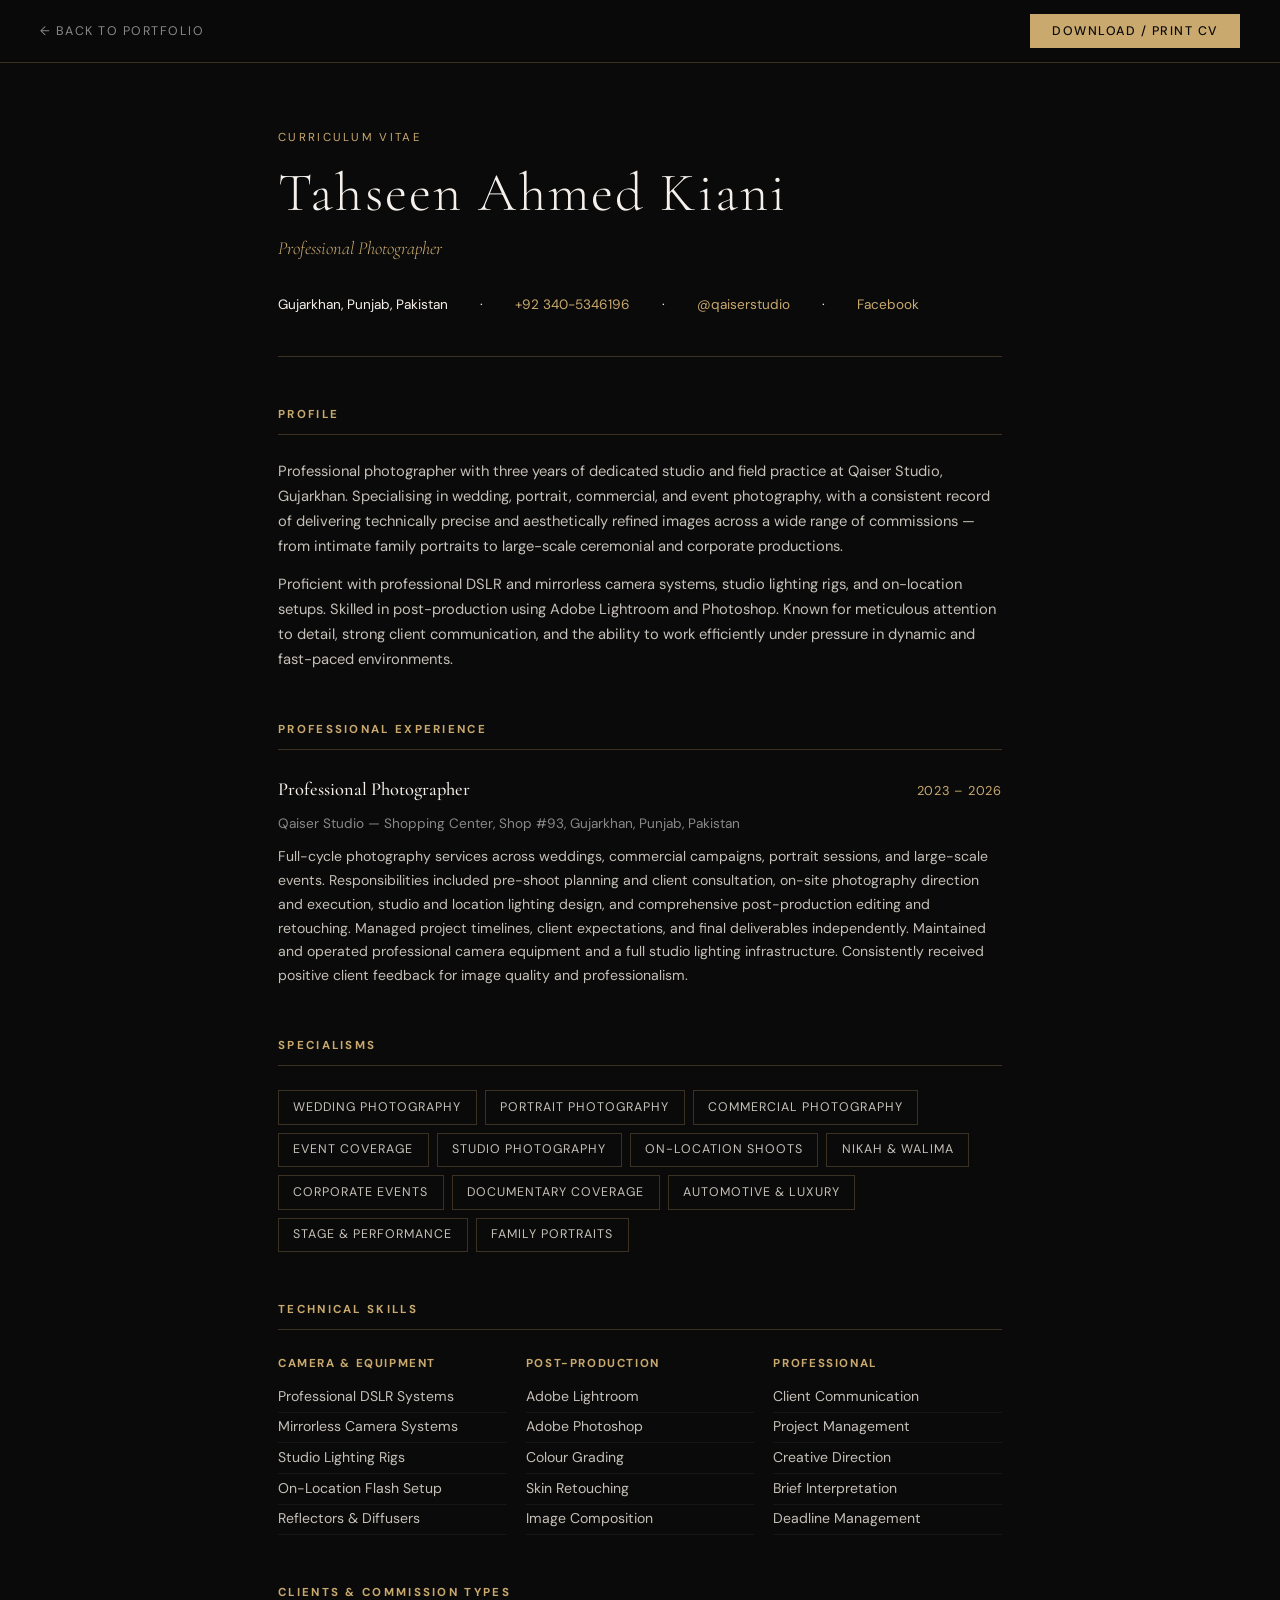
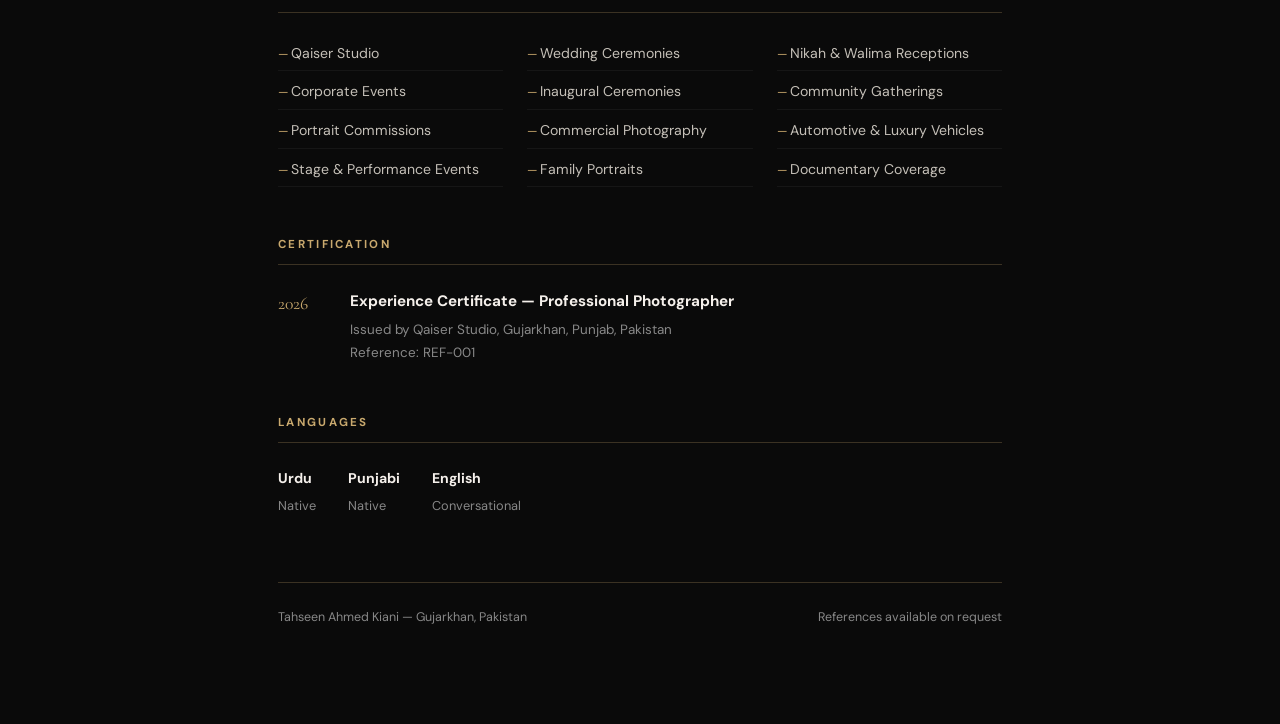
==== cv.html @ 7fa865d0 "Add CV page with view/download button on website Creates cv.html with Tahseen's full professional CV" ====
<!DOCTYPE html>
<html lang="en">
<head>
  <meta charset="UTF-8">
  <meta name="viewport" content="width=device-width, initial-scale=1.0">
  <title>CV — Tahseen Ahmed Kiani | Photographer</title>
  <meta name="description" content="Curriculum Vitae — Tahseen Ahmed Kiani, Professional Photographer, Gujarkhan, Pakistan.">

  <link rel="preconnect" href="https://fonts.googleapis.com">
  <link rel="preconnect" href="https://fonts.gstatic.com" crossorigin>
  <link href="https://fonts.googleapis.com/css2?family=Cormorant+Garamond:ital,wght@0,300;0,400;0,500;0,600;1,300;1,400&family=DM+Sans:wght@300;400;500&display=swap" rel="stylesheet">

  <style>
    /* ── Variables ── */
    :root {
      --black:   #0a0a0a;
      --white:   #f5f0eb;
      --gold:    #c9a96e;
      --grey:    #888;
      --border:  rgba(201,169,110,.25);
      --ff-display: 'Cormorant Garamond', Georgia, serif;
      --ff-body:    'DM Sans', system-ui, sans-serif;
    }

    /* ── Reset ── */
    *, *::before, *::after { box-sizing: border-box; margin: 0; padding: 0; }

    /* ── Screen layout ── */
    body {
      background: var(--black);
      color: var(--white);
      font-family: var(--ff-body);
      font-size: 15px;
      line-height: 1.7;
      -webkit-font-smoothing: antialiased;
    }

    a { color: var(--gold); text-decoration: none; }
    a:hover { text-decoration: underline; }

    /* ── Top bar (screen only) ── */
    .topbar {
      position: fixed;
      top: 0; left: 0; right: 0;
      z-index: 100;
      background: rgba(10,10,10,.92);
      backdrop-filter: blur(10px);
      border-bottom: 1px solid var(--border);
      display: flex;
      align-items: center;
      justify-content: space-between;
      padding: .9rem 2.5rem;
    }
    .topbar__back {
      font-family: var(--ff-body);
      font-size: .78rem;
      letter-spacing: .12em;
      text-transform: uppercase;
      color: var(--grey);
      transition: color .2s;
    }
    .topbar__back:hover { color: var(--white); text-decoration: none; }
    .topbar__print {
      font-family: var(--ff-body);
      font-size: .78rem;
      letter-spacing: .12em;
      text-transform: uppercase;
      background: var(--gold);
      color: var(--black);
      border: none;
      padding: .55rem 1.4rem;
      cursor: pointer;
      font-weight: 500;
      transition: opacity .2s;
    }
    .topbar__print:hover { opacity: .85; }

    /* ── CV wrapper ── */
    .cv {
      max-width: 820px;
      margin: 0 auto;
      padding: 8rem 3rem 6rem;
    }

    /* ── Header ── */
    .cv__header {
      border-bottom: 1px solid var(--border);
      padding-bottom: 2.5rem;
      margin-bottom: 3rem;
    }
    .cv__label {
      font-size: .72rem;
      letter-spacing: .2em;
      text-transform: uppercase;
      color: var(--gold);
      margin-bottom: 1rem;
    }
    .cv__name {
      font-family: var(--ff-display);
      font-size: clamp(2.2rem, 5vw, 3.4rem);
      font-weight: 300;
      letter-spacing: .04em;
      line-height: 1.1;
      color: var(--white);
      margin-bottom: .6rem;
    }
    .cv__title {
      font-family: var(--ff-display);
      font-size: 1.15rem;
      font-weight: 300;
      font-style: italic;
      color: var(--gold);
      margin-bottom: 1.8rem;
    }
    .cv__contact-row {
      display: flex;
      flex-wrap: wrap;
      gap: .4rem 2rem;
      font-size: .85rem;
      color: var(--grey);
    }
    .cv__contact-row span { color: var(--white); }

    /* ── Section ── */
    .cv__section {
      margin-bottom: 3rem;
    }
    .cv__section-title {
      font-size: .72rem;
      letter-spacing: .2em;
      text-transform: uppercase;
      color: var(--gold);
      margin-bottom: 1.5rem;
      padding-bottom: .6rem;
      border-bottom: 1px solid var(--border);
    }

    /* ── Profile ── */
    .cv__profile p + p { margin-top: .8rem; }
    .cv__profile p { color: #c5c0b8; font-size: .92rem; }

    /* ── Experience ── */
    .exp__item + .exp__item { margin-top: 2.2rem; }
    .exp__meta {
      display: flex;
      justify-content: space-between;
      align-items: baseline;
      flex-wrap: wrap;
      gap: .3rem;
      margin-bottom: .4rem;
    }
    .exp__role {
      font-family: var(--ff-display);
      font-size: 1.15rem;
      font-weight: 500;
      color: var(--white);
    }
    .exp__period {
      font-size: .8rem;
      color: var(--gold);
      letter-spacing: .06em;
      white-space: nowrap;
    }
    .exp__org {
      font-size: .85rem;
      color: var(--grey);
      margin-bottom: .6rem;
    }
    .exp__desc {
      font-size: .88rem;
      color: #c5c0b8;
    }

    /* ── Skills grid ── */
    .skills__grid {
      display: grid;
      grid-template-columns: repeat(auto-fit, minmax(180px, 1fr));
      gap: 1.2rem;
    }
    .skill__cat h4 {
      font-size: .72rem;
      letter-spacing: .14em;
      text-transform: uppercase;
      color: var(--gold);
      margin-bottom: .5rem;
    }
    .skill__cat ul {
      list-style: none;
      padding: 0;
    }
    .skill__cat ul li {
      font-size: .88rem;
      color: #c5c0b8;
      padding: .18rem 0;
      border-bottom: 1px solid rgba(255,255,255,.05);
    }

    /* ── Specialisms list ── */
    .spec__list {
      display: flex;
      flex-wrap: wrap;
      gap: .5rem;
    }
    .spec__tag {
      font-size: .78rem;
      letter-spacing: .08em;
      text-transform: uppercase;
      border: 1px solid var(--border);
      color: #c5c0b8;
      padding: .35rem .9rem;
    }

    /* ── Certification ── */
    .cert__item {
      display: flex;
      gap: 1.5rem;
      align-items: flex-start;
    }
    .cert__year {
      font-family: var(--ff-display);
      font-size: 1.1rem;
      color: var(--gold);
      min-width: 48px;
    }
    .cert__body h4 {
      font-size: .95rem;
      color: var(--white);
      margin-bottom: .25rem;
    }
    .cert__body p { font-size: .84rem; color: var(--grey); }

    /* ── Clients ── */
    .clients__list {
      display: grid;
      grid-template-columns: repeat(auto-fit, minmax(200px, 1fr));
      gap: .3rem 1.5rem;
      list-style: none;
      padding: 0;
    }
    .clients__list li {
      font-size: .88rem;
      color: #c5c0b8;
      padding: .28rem 0;
      border-bottom: 1px solid rgba(255,255,255,.05);
    }
    .clients__list li::before {
      content: "— ";
      color: var(--gold);
      font-size: .75rem;
    }

    /* ── Languages ── */
    .lang__row {
      display: flex;
      gap: 2rem;
      flex-wrap: wrap;
    }
    .lang__item strong {
      display: block;
      font-size: .88rem;
      color: var(--white);
      margin-bottom: .1rem;
    }
    .lang__item span { font-size: .8rem; color: var(--grey); }

    /* ── Footer ── */
    .cv__footer {
      margin-top: 4rem;
      padding-top: 1.5rem;
      border-top: 1px solid var(--border);
      font-size: .78rem;
      color: var(--grey);
      display: flex;
      justify-content: space-between;
      flex-wrap: wrap;
      gap: .5rem;
    }

    /* ══════════════════════════════════════════
       PRINT / PDF styles
       ══════════════════════════════════════════ */
    @media print {
      :root {
        --black:  #ffffff;
        --white:  #111111;
        --gold:   #8a6a2e;
        --grey:   #555555;
        --border: rgba(0,0,0,.15);
      }

      body {
        background: #fff;
        color: #111;
        font-size: 11pt;
      }

      .topbar { display: none !important; }

      .cv {
        max-width: 100%;
        padding: 0;
        margin: 0;
      }

      .cv__profile p,
      .exp__desc,
      .skill__cat ul li,
      .clients__list li { color: #333; }

      .spec__tag { border-color: #ccc; color: #333; }

      a { color: var(--gold); }

      @page {
        size: A4;
        margin: 18mm 20mm;
      }

      .cv__section { page-break-inside: avoid; }
    }

    /* ── Responsive ── */
    @media (max-width: 600px) {
      .cv { padding: 7rem 1.4rem 4rem; }
      .topbar { padding: .9rem 1.2rem; }
      .exp__meta { flex-direction: column; }
    }
  </style>
</head>
<body>

  <!-- Top bar — screen only -->
  <div class="topbar" aria-hidden="false">
    <a class="topbar__back" href="index.html">&#8592; Back to Portfolio</a>
    <button class="topbar__print" onclick="window.print()">Download / Print CV</button>
  </div>

  <!-- ══ CV DOCUMENT ══ -->
  <div class="cv" role="main">

    <!-- Header -->
    <header class="cv__header">
      <p class="cv__label">Curriculum Vitae</p>
      <h1 class="cv__name">Tahseen Ahmed Kiani</h1>
      <p class="cv__title">Professional Photographer</p>
      <div class="cv__contact-row">
        <span>Gujarkhan, Punjab, Pakistan</span>
        <span>&middot;</span>
        <span><a href="tel:+923405346196">+92 340-5346196</a></span>
        <span>&middot;</span>
        <span><a href="https://instagram.com/qaiserstudio" target="_blank" rel="noopener">@qaiserstudio</a></span>
        <span>&middot;</span>
        <span><a href="https://www.facebook.com/QaiserStudioGujarkhan" target="_blank" rel="noopener">Facebook</a></span>
      </div>
    </header>

    <!-- Profile -->
    <section class="cv__section cv__profile">
      <h2 class="cv__section-title">Profile</h2>
      <p>
        Professional photographer with three years of dedicated studio and field practice at Qaiser Studio, Gujarkhan. Specialising in wedding, portrait, commercial, and event photography, with a consistent record of delivering technically precise and aesthetically refined images across a wide range of commissions — from intimate family portraits to large-scale ceremonial and corporate productions.
      </p>
      <p>
        Proficient with professional DSLR and mirrorless camera systems, studio lighting rigs, and on-location setups. Skilled in post-production using Adobe Lightroom and Photoshop. Known for meticulous attention to detail, strong client communication, and the ability to work efficiently under pressure in dynamic and fast-paced environments.
      </p>
    </section>

    <!-- Experience -->
    <section class="cv__section">
      <h2 class="cv__section-title">Professional Experience</h2>

      <div class="exp__item">
        <div class="exp__meta">
          <span class="exp__role">Professional Photographer</span>
          <span class="exp__period">2023 &ndash; 2026</span>
        </div>
        <p class="exp__org">Qaiser Studio &mdash; Shopping Center, Shop #93, Gujarkhan, Punjab, Pakistan</p>
        <p class="exp__desc">
          Full-cycle photography services across weddings, commercial campaigns, portrait sessions, and large-scale events. Responsibilities included pre-shoot planning and client consultation, on-site photography direction and execution, studio and location lighting design, and comprehensive post-production editing and retouching. Managed project timelines, client expectations, and final deliverables independently. Maintained and operated professional camera equipment and a full studio lighting infrastructure. Consistently received positive client feedback for image quality and professionalism.
        </p>
      </div>
    </section>

    <!-- Specialisms -->
    <section class="cv__section">
      <h2 class="cv__section-title">Specialisms</h2>
      <div class="spec__list">
        <span class="spec__tag">Wedding Photography</span>
        <span class="spec__tag">Portrait Photography</span>
        <span class="spec__tag">Commercial Photography</span>
        <span class="spec__tag">Event Coverage</span>
        <span class="spec__tag">Studio Photography</span>
        <span class="spec__tag">On-Location Shoots</span>
        <span class="spec__tag">Nikah &amp; Walima</span>
        <span class="spec__tag">Corporate Events</span>
        <span class="spec__tag">Documentary Coverage</span>
        <span class="spec__tag">Automotive &amp; Luxury</span>
        <span class="spec__tag">Stage &amp; Performance</span>
        <span class="spec__tag">Family Portraits</span>
      </div>
    </section>

    <!-- Technical Skills -->
    <section class="cv__section">
      <h2 class="cv__section-title">Technical Skills</h2>
      <div class="skills__grid">
        <div class="skill__cat">
          <h4>Camera &amp; Equipment</h4>
          <ul>
            <li>Professional DSLR Systems</li>
            <li>Mirrorless Camera Systems</li>
            <li>Studio Lighting Rigs</li>
            <li>On-Location Flash Setup</li>
            <li>Reflectors &amp; Diffusers</li>
          </ul>
        </div>
        <div class="skill__cat">
          <h4>Post-Production</h4>
          <ul>
            <li>Adobe Lightroom</li>
            <li>Adobe Photoshop</li>
            <li>Colour Grading</li>
            <li>Skin Retouching</li>
            <li>Image Composition</li>
          </ul>
        </div>
        <div class="skill__cat">
          <h4>Professional</h4>
          <ul>
            <li>Client Communication</li>
            <li>Project Management</li>
            <li>Creative Direction</li>
            <li>Brief Interpretation</li>
            <li>Deadline Management</li>
          </ul>
        </div>
      </div>
    </section>

    <!-- Clients & Commission Types -->
    <section class="cv__section">
      <h2 class="cv__section-title">Clients &amp; Commission Types</h2>
      <ul class="clients__list">
        <li>Qaiser Studio</li>
        <li>Wedding Ceremonies</li>
        <li>Nikah &amp; Walima Receptions</li>
        <li>Corporate Events</li>
        <li>Inaugural Ceremonies</li>
        <li>Community Gatherings</li>
        <li>Portrait Commissions</li>
        <li>Commercial Photography</li>
        <li>Automotive &amp; Luxury Vehicles</li>
        <li>Stage &amp; Performance Events</li>
        <li>Family Portraits</li>
        <li>Documentary Coverage</li>
      </ul>
    </section>

    <!-- Certification -->
    <section class="cv__section">
      <h2 class="cv__section-title">Certification</h2>
      <div class="cert__item">
        <span class="cert__year">2026</span>
        <div class="cert__body">
          <h4>Experience Certificate — Professional Photographer</h4>
          <p>Issued by Qaiser Studio, Gujarkhan, Punjab, Pakistan</p>
          <p>Reference: REF-001</p>
        </div>
      </div>
    </section>

    <!-- Languages -->
    <section class="cv__section">
      <h2 class="cv__section-title">Languages</h2>
      <div class="lang__row">
        <div class="lang__item">
          <strong>Urdu</strong>
          <span>Native</span>
        </div>
        <div class="lang__item">
          <strong>Punjabi</strong>
          <span>Native</span>
        </div>
        <div class="lang__item">
          <strong>English</strong>
          <span>Conversational</span>
        </div>
      </div>
    </section>

    <!-- Footer -->
    <footer class="cv__footer">
      <span>Tahseen Ahmed Kiani &mdash; Gujarkhan, Pakistan</span>
      <span>References available on request</span>
    </footer>

  </div>

</body>
</html>
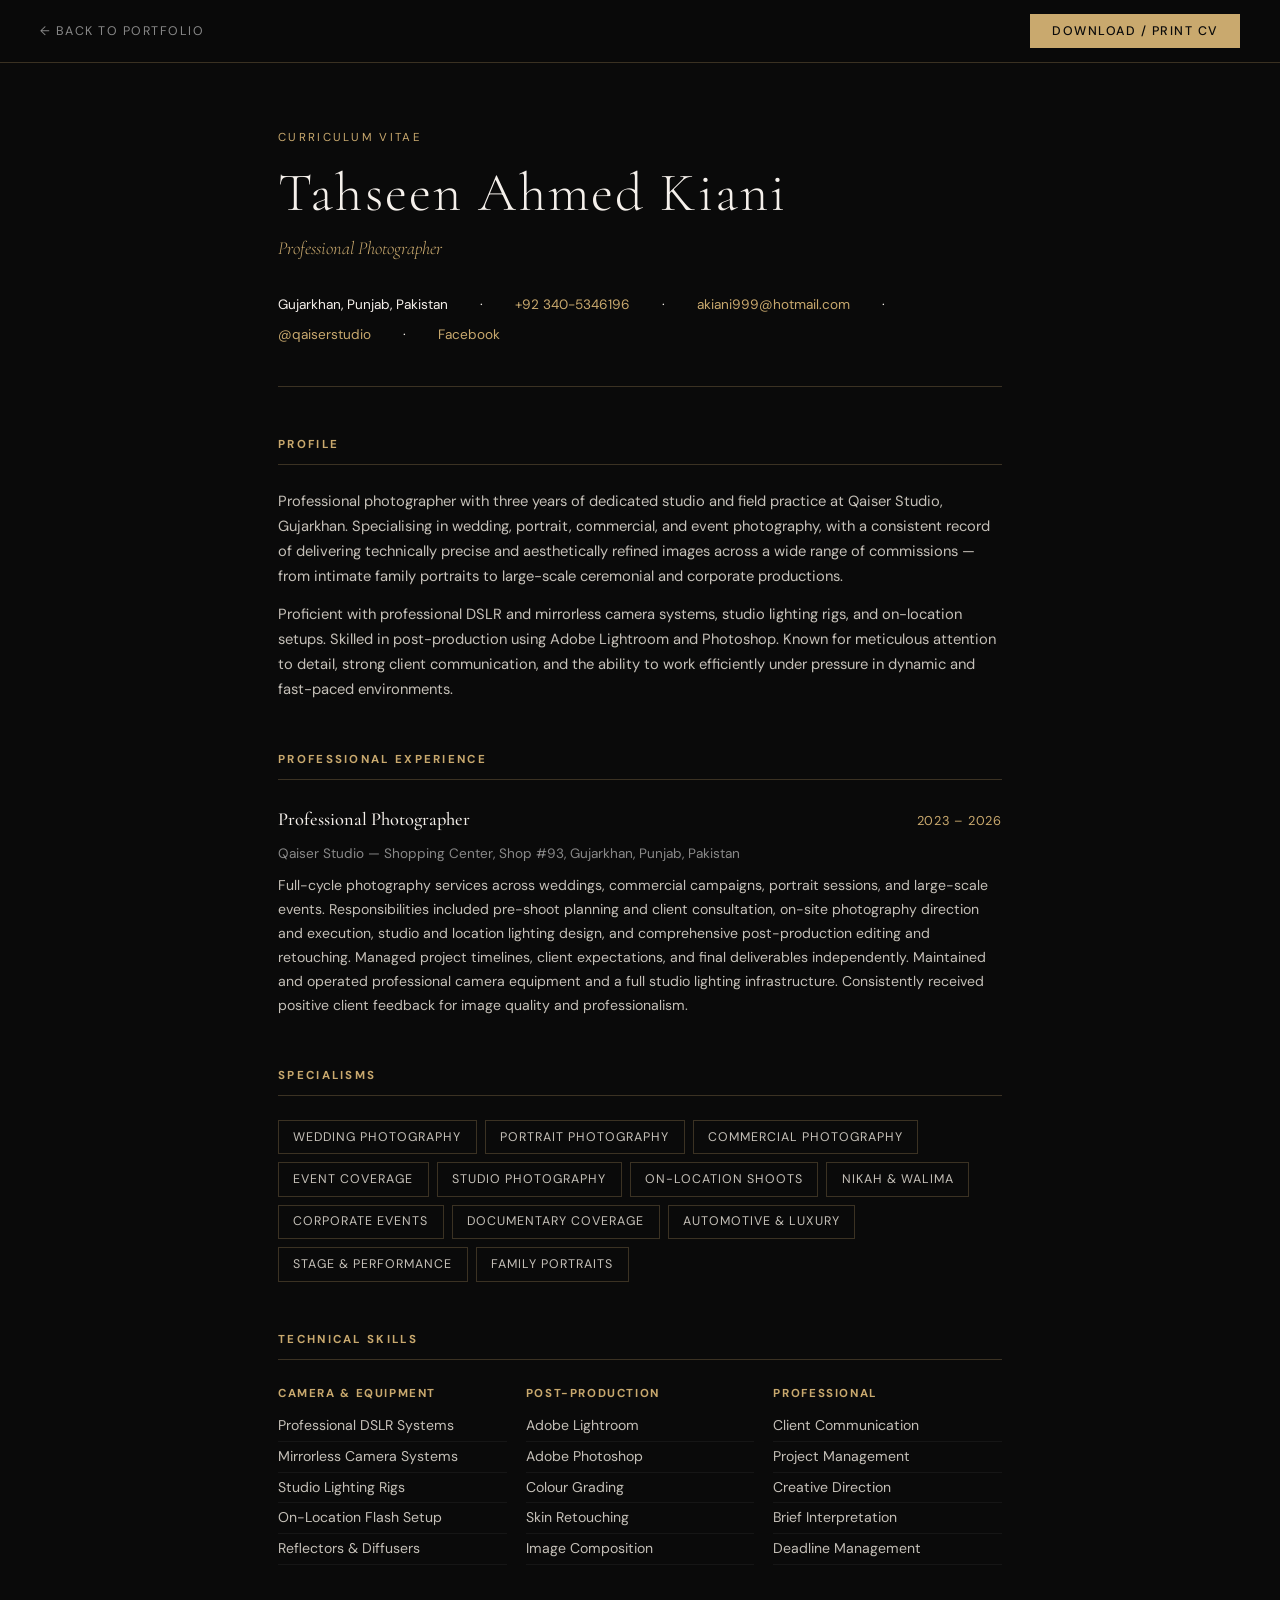
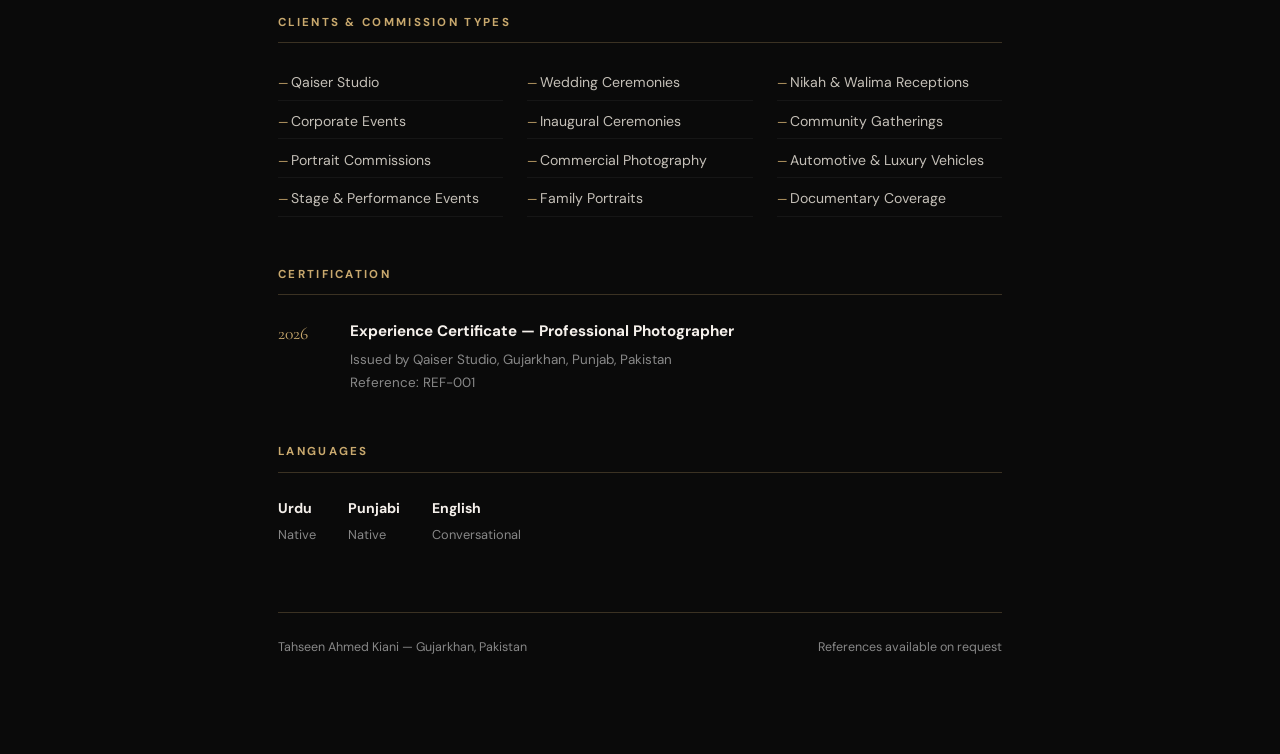
==== commit 42c19ca1: "Add email and update contact details with akiani999@hotmail.com Co-Authored-By: Claude Sonnet 4.6 <n" ====
--- a/cv.html
+++ b/cv.html
@@ -347,6 +347,8 @@
         <span>Gujarkhan, Punjab, Pakistan</span>
         <span>&middot;</span>
         <span><a href="tel:+923405346196">+92 340-5346196</a></span>
+        <span>&middot;</span>
+        <span><a href="mailto:akiani999@hotmail.com">akiani999@hotmail.com</a></span>
         <span>&middot;</span>
         <span><a href="https://instagram.com/qaiserstudio" target="_blank" rel="noopener">@qaiserstudio</a></span>
         <span>&middot;</span>
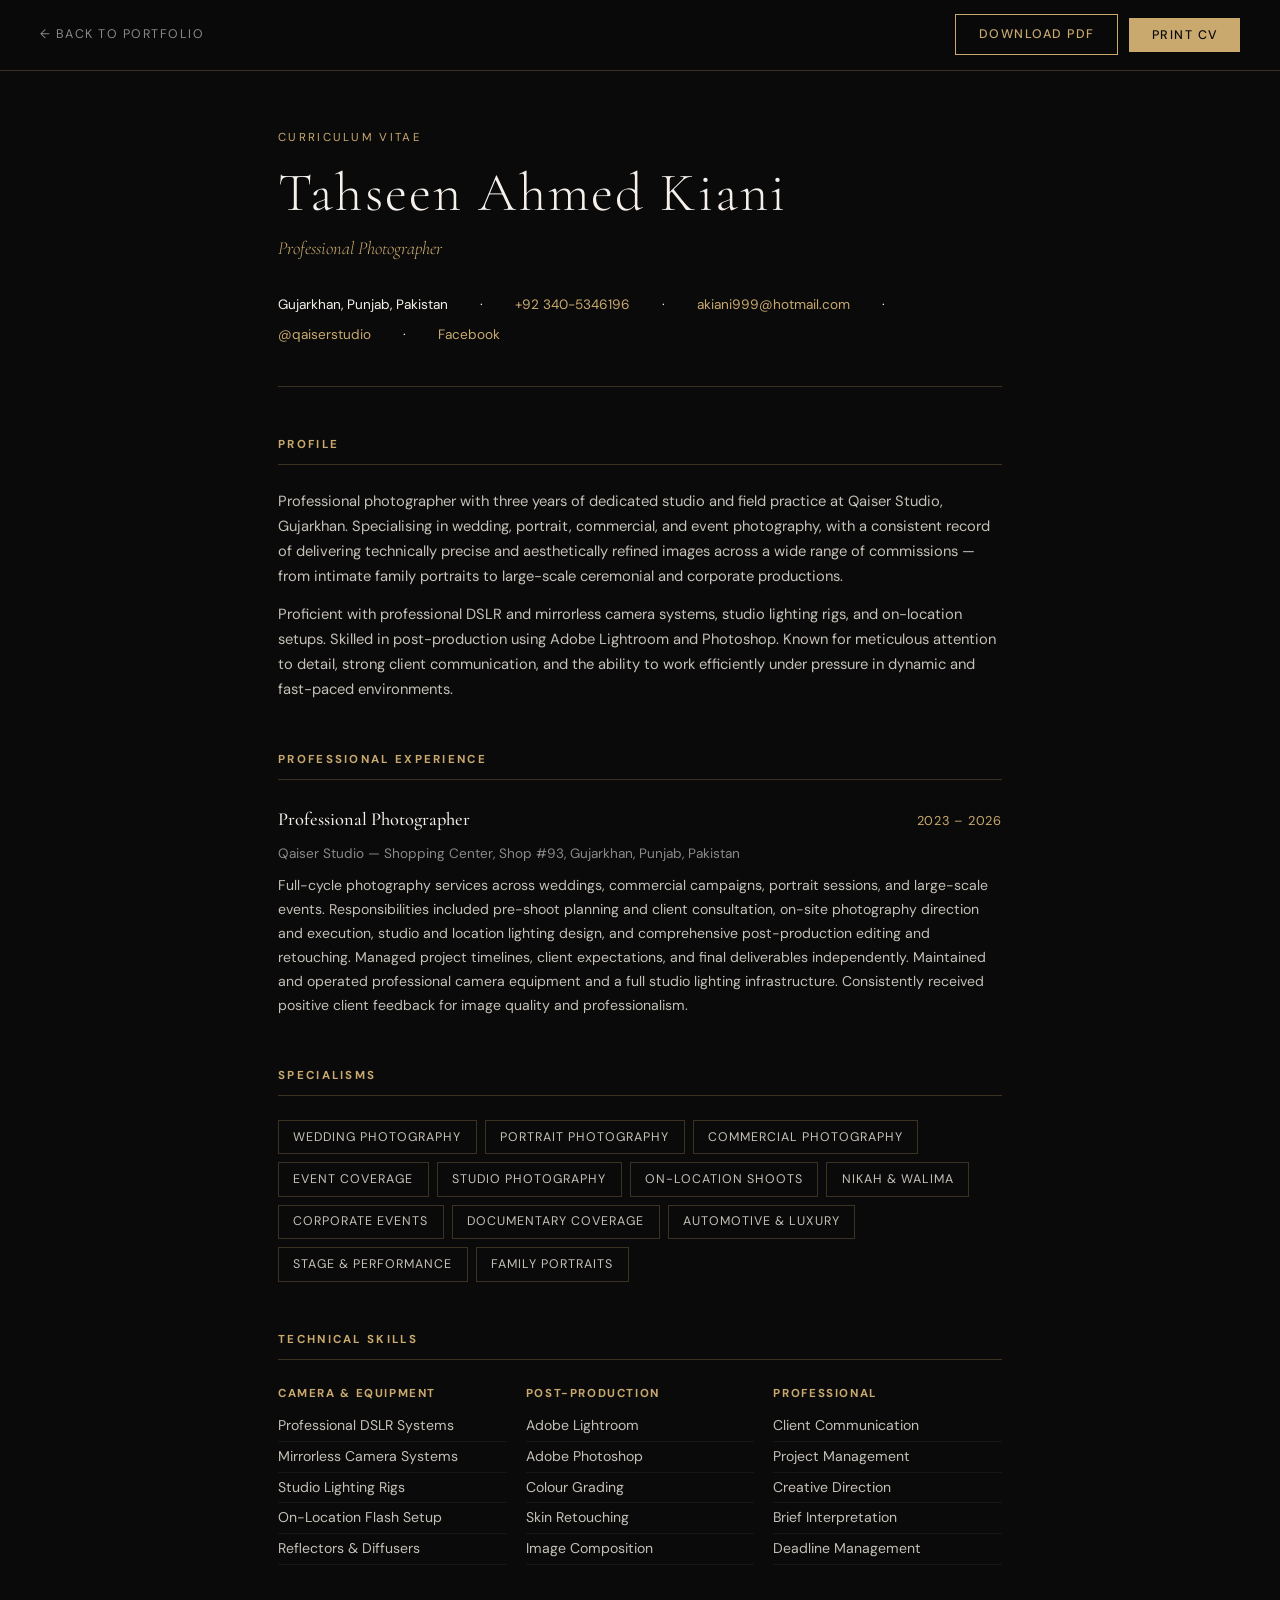
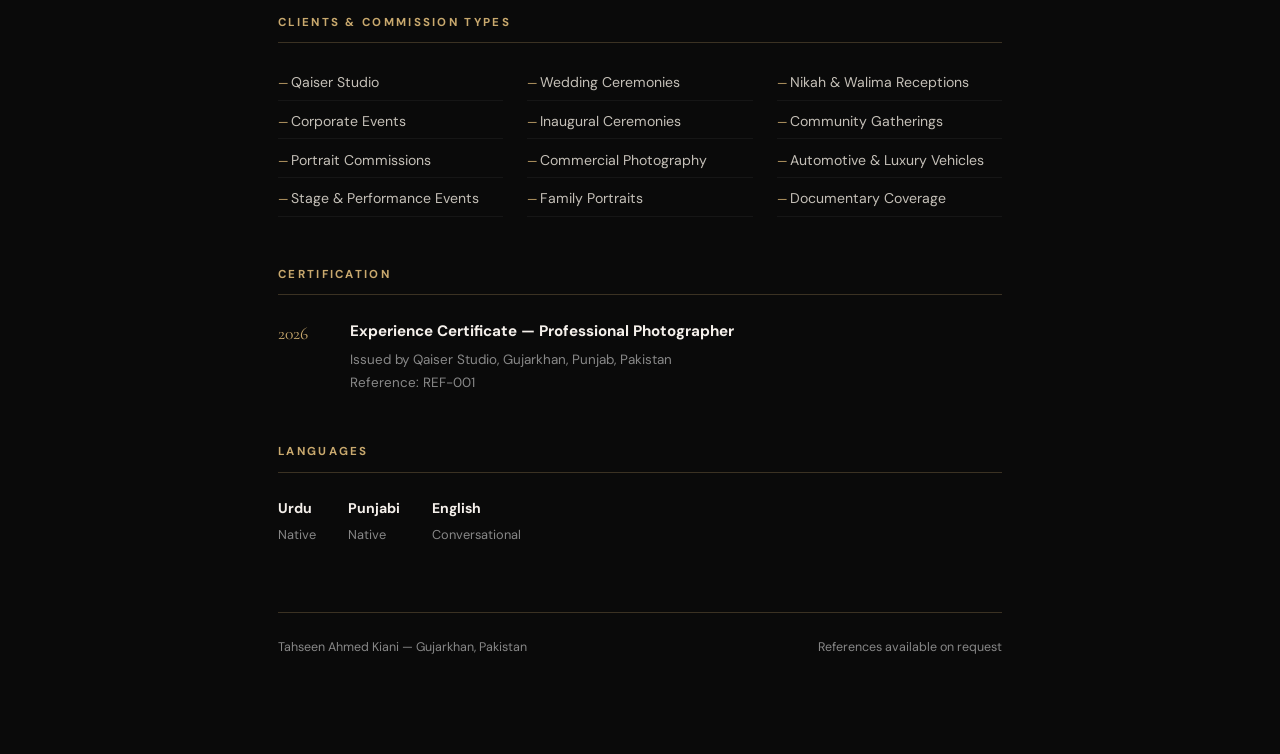
==== commit 198215a3: "Add CV PDF and split Download/Print buttons on cv.html Co-Authored-By: Claude Sonnet 4.6 <noreply@an" ====
--- a/cv.html
+++ b/cv.html
@@ -60,6 +60,11 @@
       transition: color .2s;
     }
     .topbar__back:hover { color: var(--white); text-decoration: none; }
+    .topbar__actions {
+      display: flex;
+      gap: .7rem;
+      align-items: center;
+    }
     .topbar__print {
       font-family: var(--ff-body);
       font-size: .78rem;
@@ -74,6 +79,26 @@
       transition: opacity .2s;
     }
     .topbar__print:hover { opacity: .85; }
+    .topbar__download {
+      font-family: var(--ff-body);
+      font-size: .78rem;
+      letter-spacing: .12em;
+      text-transform: uppercase;
+      background: transparent;
+      color: var(--gold);
+      border: 1px solid var(--gold);
+      padding: .55rem 1.4rem;
+      cursor: pointer;
+      font-weight: 500;
+      transition: background .2s, color .2s;
+      text-decoration: none;
+      display: inline-block;
+    }
+    .topbar__download:hover {
+      background: var(--gold);
+      color: var(--black);
+      text-decoration: none;
+    }
 
     /* ── CV wrapper ── */
     .cv {
@@ -332,7 +357,10 @@
   <!-- Top bar — screen only -->
   <div class="topbar" aria-hidden="false">
     <a class="topbar__back" href="index.html">&#8592; Back to Portfolio</a>
-    <button class="topbar__print" onclick="window.print()">Download / Print CV</button>
+    <div class="topbar__actions">
+      <a class="topbar__download" href="Tahseen_Ahmed_Kiani_CV.pdf" download="Tahseen_Ahmed_Kiani_CV.pdf">Download PDF</a>
+      <button class="topbar__print" onclick="window.print()">Print CV</button>
+    </div>
   </div>
 
   <!-- ══ CV DOCUMENT ══ -->
